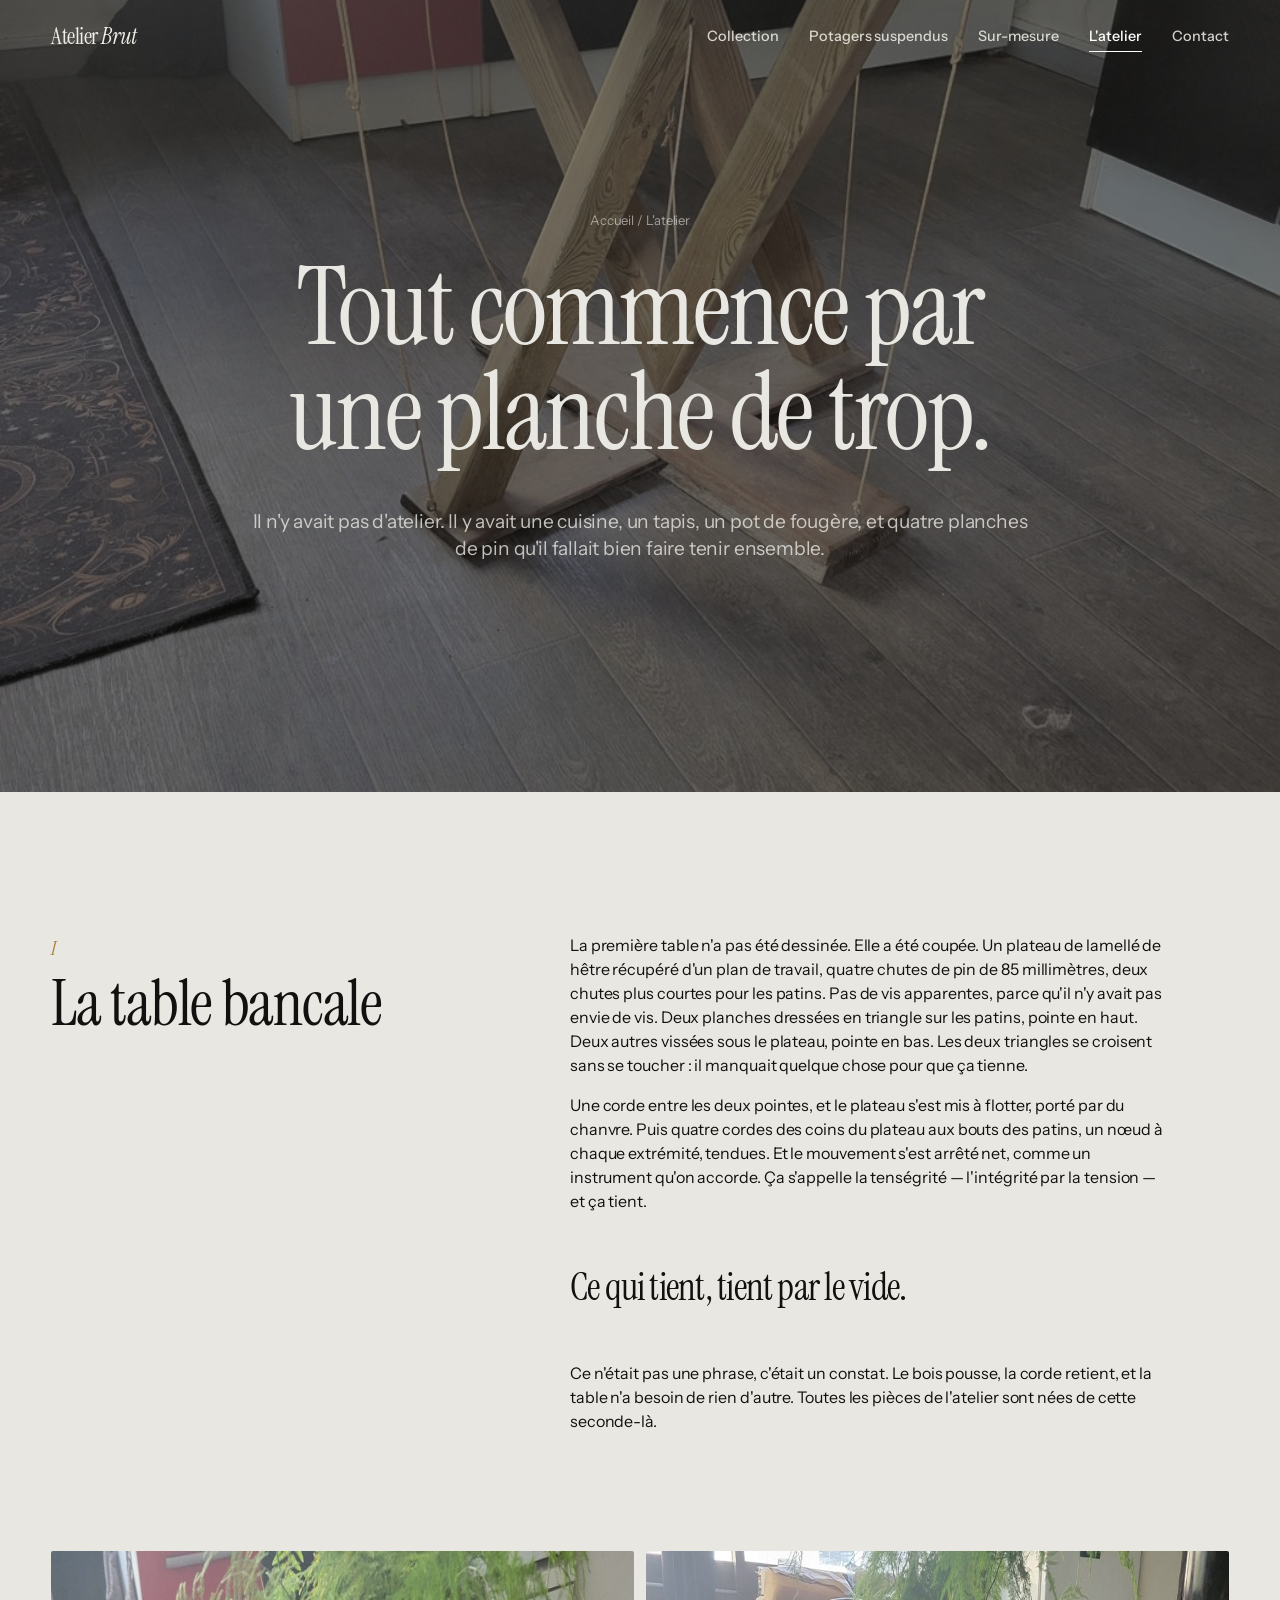
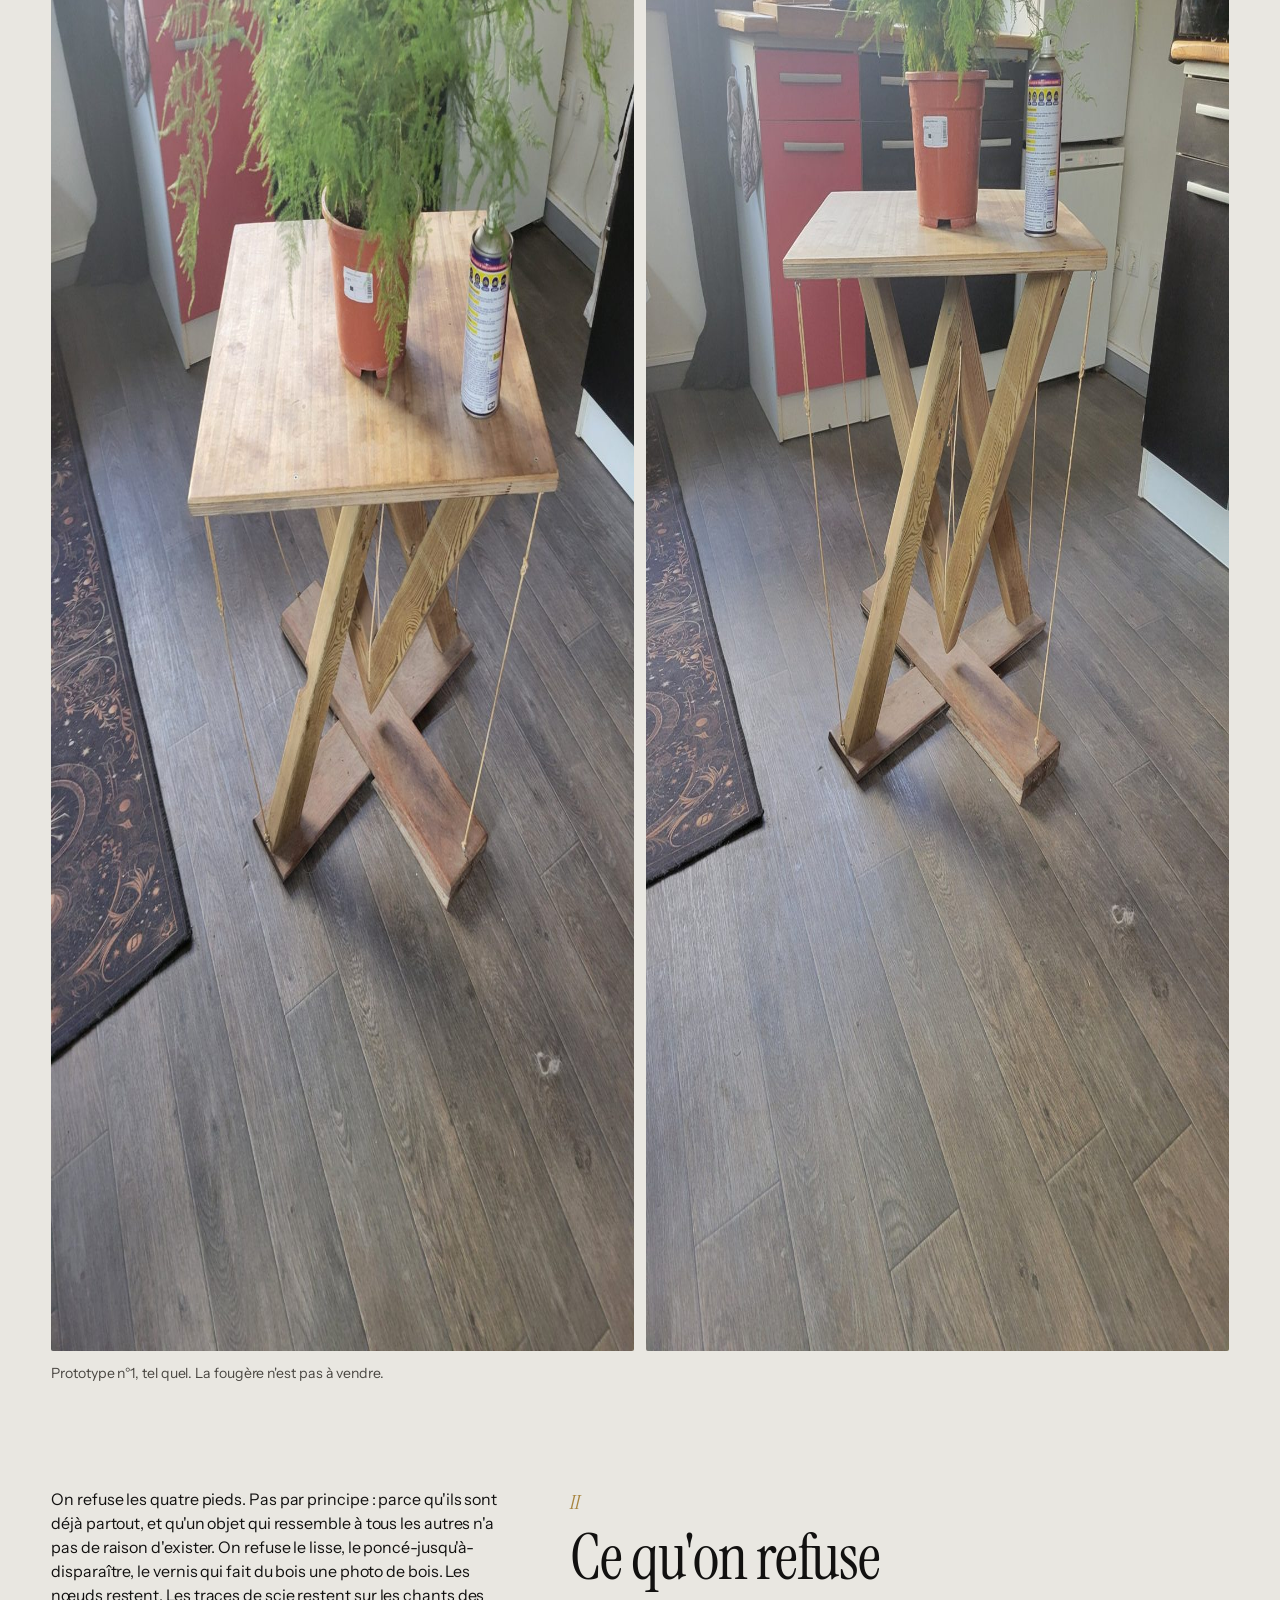
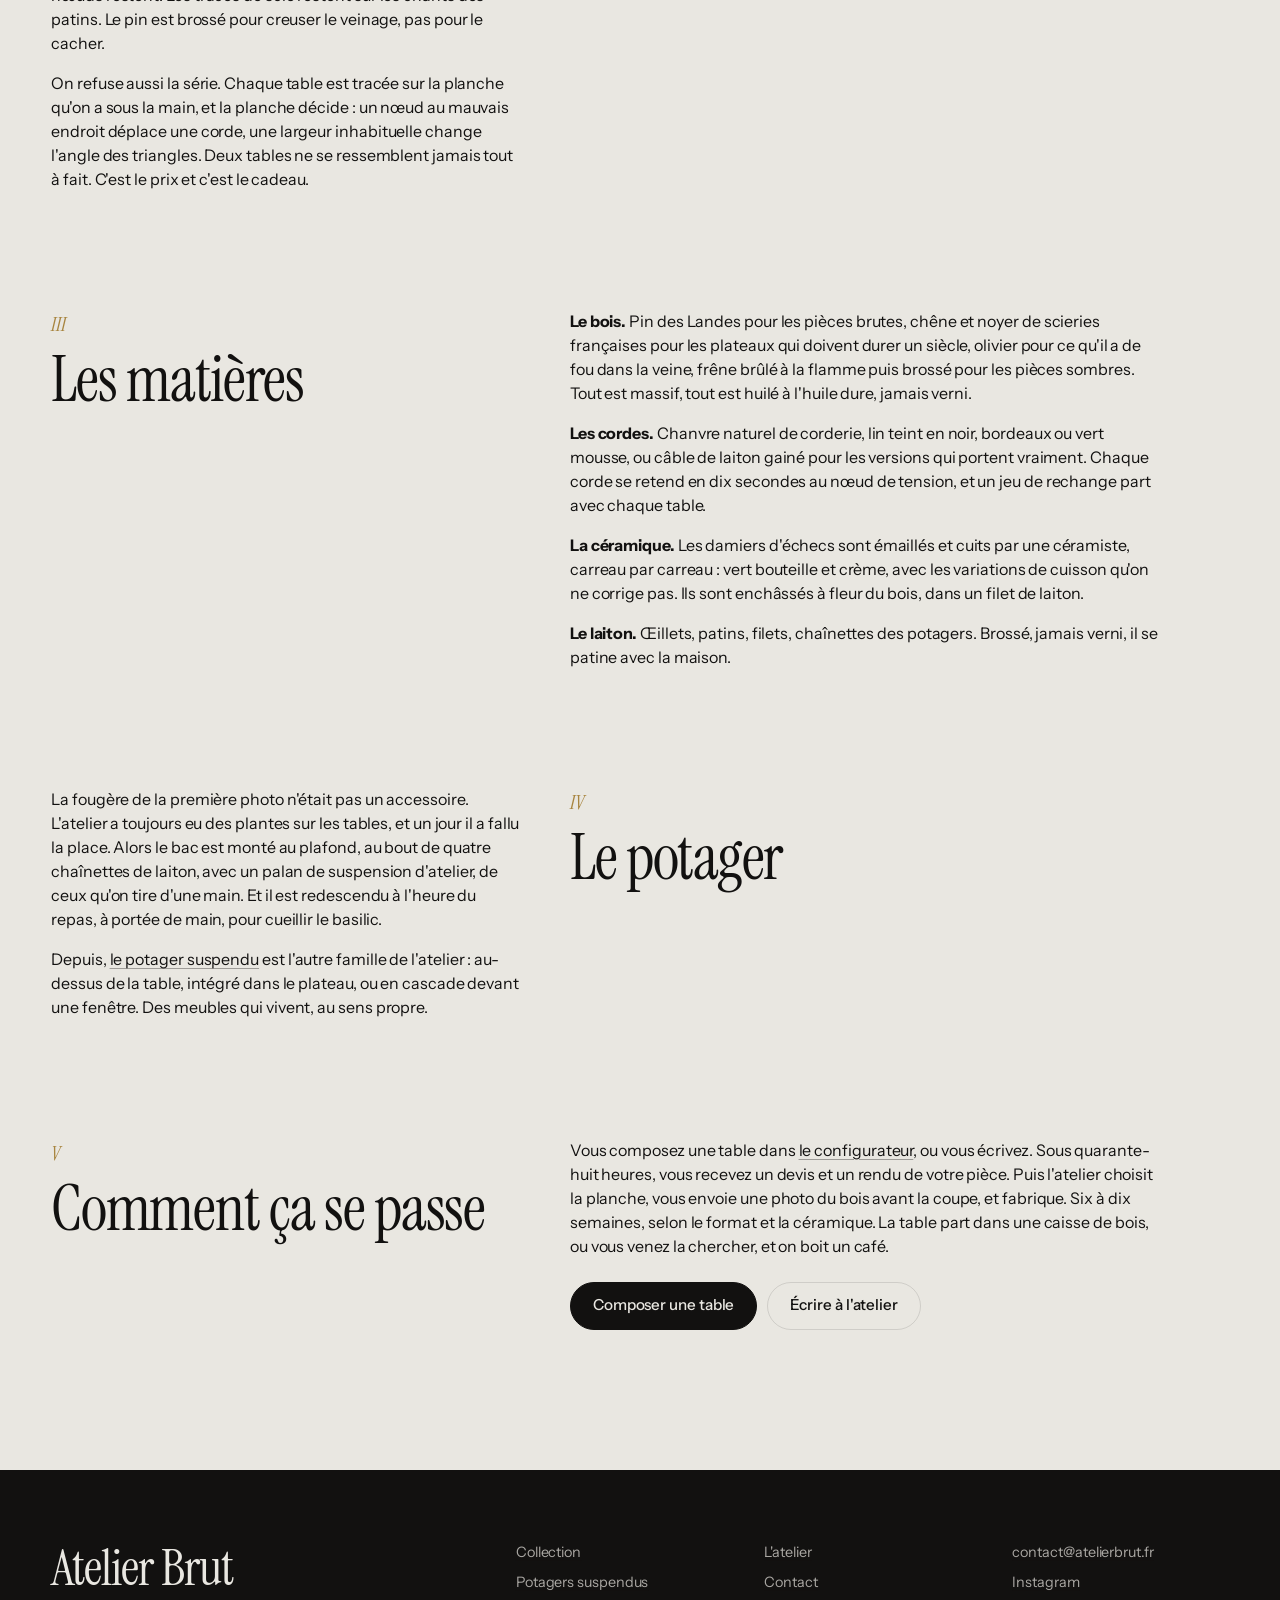
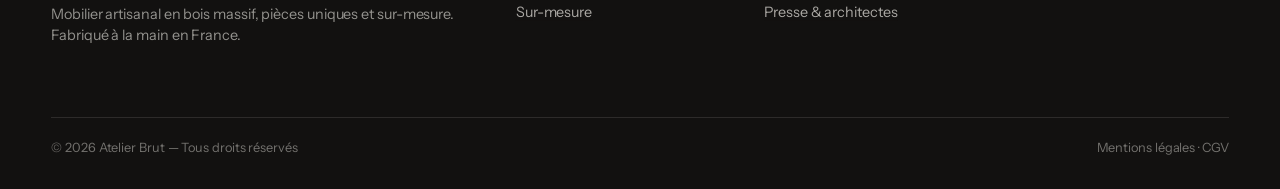
==== atelier.html @ f34c5fd7 "Site Atelier Brut : pages, configurateur, visionneuse 360°, SEO, rendus Cycles Co-Authored-By: Claud" ====
<!doctype html>
<html lang="fr">
<head>
  <meta charset="utf-8">
  <meta name="viewport" content="width=device-width, initial-scale=1">
  <title>L'atelier — Histoire, méthode et matières d'un ébéniste créateur | Atelier Brut</title>
  <meta name="description" content="L'histoire d'Atelier Brut : une table bancale, des cordes, et une façon de faire des meubles en bois massif à la main, à l'unité. Essences, cordes, céramique, finitions et principes de l'atelier.">
  <link rel="canonical" href="https://atelierbrut.fr/atelier">
  <meta property="og:type" content="article">
  <meta property="og:locale" content="fr_FR">
  <meta property="og:title" content="Tout commence par une planche de trop — L'atelier">
  <meta property="og:description" content="L'histoire d'Atelier Brut, de la première table bancale aux pièces d'aujourd'hui.">
  <meta property="og:url" content="https://atelierbrut.fr/atelier">
  <meta property="og:image" content="https://atelierbrut.fr/img/atelier/prototype-01-table-w-face.jpg">
  <meta name="theme-color" content="#e9e7e1">
  <link rel="icon" href="favicon.svg" type="image/svg+xml">
  <link rel="preconnect" href="https://fonts.googleapis.com">
  <link rel="preconnect" href="https://fonts.gstatic.com" crossorigin>
  <link href="https://fonts.googleapis.com/css2?family=Instrument+Serif:ital@0;1&family=Instrument+Sans:wght@400;500;600&display=swap" rel="stylesheet">
  <link rel="stylesheet" href="css/style.css">
  <script type="application/ld+json">
  { "@context": "https://schema.org", "@graph": [
    { "@type": "BreadcrumbList", "itemListElement": [
      { "@type": "ListItem", "position": 1, "name": "Accueil", "item": "https://atelierbrut.fr/" },
      { "@type": "ListItem", "position": 2, "name": "L'atelier", "item": "https://atelierbrut.fr/atelier" } ] },
    { "@type": "Article", "headline": "Tout commence par une planche de trop", "inLanguage": "fr-FR", "author": { "@type": "Organization", "name": "Atelier Brut" }, "publisher": { "@id": "https://atelierbrut.fr/#org" }, "image": "https://atelierbrut.fr/img/atelier/prototype-01-table-w-face.jpg", "datePublished": "2026-10-15" }
  ] }
  </script>
</head>
<body>

<header class="hdr on-dark">
  <a class="logo" href="/">Atelier <b>Brut</b></a>
  <button class="burger" aria-label="Menu" aria-expanded="false">Menu</button>
  <nav>
    <a href="/collection">Collection</a>
    <a href="/potagers">Potagers suspendus</a>
    <a href="/configurateur">Sur-mesure</a>
    <a href="/atelier">L'atelier</a>
    <a href="/contact">Contact</a>
  </nav>
</header>

<main>
  <section class="band" style="min-height:88svh">
    <img src="img/atelier/prototype-01-table-w-face.jpg" alt="Le prototype n°1, en pin, dans la cuisine qui a servi de premier atelier" style="opacity:.5;filter:saturate(.65)">
    <div class="in">
      <nav class="breadcrumb" aria-label="Fil d'Ariane"><a href="/">Accueil</a> / L'atelier</nav>
      <h1>Tout commence par une planche de trop.</h1>
      <p class="lede" style="margin-inline:auto">Il n'y avait pas d'atelier. Il y avait une cuisine, un tapis, un pot de fougère, et quatre planches de pin qu'il fallait bien faire tenir ensemble.</p>
    </div>
  </section>

  <section class="sec">
    <div class="wrap story">

      <div class="chap">
        <div><span class="chapnum">I</span><h2>La table bancale</h2></div>
        <div>
          <p>La première table n'a pas été dessinée. Elle a été coupée. Un plateau de lamellé de hêtre récupéré d'un plan de travail, quatre chutes de pin de 85 millimètres, deux chutes plus courtes pour les patins. Pas de vis apparentes, parce qu'il n'y avait pas envie de vis. Deux planches dressées en triangle sur les patins, pointe en haut. Deux autres vissées sous le plateau, pointe en bas. Les deux triangles se croisent sans se toucher : il manquait quelque chose pour que ça tienne.</p>
          <p>Une corde entre les deux pointes, et le plateau s'est mis à flotter, porté par du chanvre. Puis quatre cordes des coins du plateau aux bouts des patins, un nœud à chaque extrémité, tendues. Et le mouvement s'est arrêté net, comme un instrument qu'on accorde. Ça s'appelle la tenségrité — l'intégrité par la tension — et ça tient.</p>
          <blockquote>Ce qui tient, tient par le vide.</blockquote>
          <p>Ce n'était pas une phrase, c'était un constat. Le bois pousse, la corde retient, et la table n'a besoin de rien d'autre. Toutes les pièces de l'atelier sont nées de cette seconde-là.</p>
        </div>
      </div>

      <figure style="margin:0;display:grid;gap:12px;grid-template-columns:1fr 1fr">
        <img src="img/atelier/prototype-01-table-w-dessus.jpg" alt="Le prototype n°1 vu de dessus : plateau en lamellé, triangles croisés et cordes de chanvre" loading="lazy" width="1050" height="1400" style="border-radius:2px">
        <img src="img/atelier/prototype-01-table-w-face.jpg" alt="Le prototype n°1 vu de face : le W, les deux patins croisés et les cinq cordes tendues" loading="lazy" width="1050" height="1400" style="border-radius:2px">
        <figcaption class="muted" style="grid-column:1/-1;font-size:.88rem">Prototype n°1, tel quel. La fougère n'est pas à vendre.</figcaption>
      </figure>

      <div class="chap flip">
        <div><span class="chapnum">II</span><h2>Ce qu'on refuse</h2></div>
        <div>
          <p>On refuse les quatre pieds. Pas par principe : parce qu'ils sont déjà partout, et qu'un objet qui ressemble à tous les autres n'a pas de raison d'exister. On refuse le lisse, le poncé-jusqu'à-disparaître, le vernis qui fait du bois une photo de bois. Les nœuds restent. Les traces de scie restent sur les chants des patins. Le pin est brossé pour creuser le veinage, pas pour le cacher.</p>
          <p>On refuse aussi la série. Chaque table est tracée sur la planche qu'on a sous la main, et la planche décide : un nœud au mauvais endroit déplace une corde, une largeur inhabituelle change l'angle des triangles. Deux tables ne se ressemblent jamais tout à fait. C'est le prix et c'est le cadeau.</p>
        </div>
      </div>

      <div class="chap">
        <div><span class="chapnum">III</span><h2>Les matières</h2></div>
        <div>
          <p><strong>Le bois.</strong> Pin des Landes pour les pièces brutes, chêne et noyer de scieries françaises pour les plateaux qui doivent durer un siècle, olivier pour ce qu'il a de fou dans la veine, frêne brûlé à la flamme puis brossé pour les pièces sombres. Tout est massif, tout est huilé à l'huile dure, jamais verni.</p>
          <p><strong>Les cordes.</strong> Chanvre naturel de corderie, lin teint en noir, bordeaux ou vert mousse, ou câble de laiton gainé pour les versions qui portent vraiment. Chaque corde se retend en dix secondes au nœud de tension, et un jeu de rechange part avec chaque table.</p>
          <p><strong>La céramique.</strong> Les damiers d'échecs sont émaillés et cuits par une céramiste, carreau par carreau : vert bouteille et crème, avec les variations de cuisson qu'on ne corrige pas. Ils sont enchâssés à fleur du bois, dans un filet de laiton.</p>
          <p><strong>Le laiton.</strong> Œillets, patins, filets, chaînettes des potagers. Brossé, jamais verni, il se patine avec la maison.</p>
        </div>
      </div>

      <div class="chap flip">
        <div><span class="chapnum">IV</span><h2>Le potager</h2></div>
        <div>
          <p>La fougère de la première photo n'était pas un accessoire. L'atelier a toujours eu des plantes sur les tables, et un jour il a fallu la place. Alors le bac est monté au plafond, au bout de quatre chaînettes de laiton, avec un palan de suspension d'atelier, de ceux qu'on tire d'une main. Et il est redescendu à l'heure du repas, à portée de main, pour cueillir le basilic.</p>
          <p>Depuis, <a href="/potagers">le potager suspendu</a> est l'autre famille de l'atelier : au-dessus de la table, intégré dans le plateau, ou en cascade devant une fenêtre. Des meubles qui vivent, au sens propre.</p>
        </div>
      </div>

      <div class="chap">
        <div><span class="chapnum">V</span><h2>Comment ça se passe</h2></div>
        <div>
          <p>Vous composez une table dans <a href="/configurateur">le configurateur</a>, ou vous écrivez. Sous quarante-huit heures, vous recevez un devis et un rendu de votre pièce. Puis l'atelier choisit la planche, vous envoie une photo du bois avant la coupe, et fabrique. Six à dix semaines, selon le format et la céramique. La table part dans une caisse de bois, ou vous venez la chercher, et on boit un café.</p>
          <div class="btn-row" style="margin-top:24px">
            <a class="btn solid" href="/configurateur">Composer une table</a>
            <a class="btn ghost" href="/contact">Écrire à l'atelier</a>
          </div>
        </div>
      </div>

    </div>
  </section>
</main>

<footer class="ftr">
  <div class="wrap">
    <div class="cols">
      <div><a class="logo" href="/">Atelier Brut</a><p>Mobilier artisanal en bois massif, pièces uniques et sur-mesure. Fabriqué à la main en France.</p></div>
      <div><ul><li><a href="/collection">Collection</a></li><li><a href="/potagers">Potagers suspendus</a></li><li><a href="/configurateur">Sur-mesure</a></li></ul></div>
      <div><ul><li><a href="/atelier">L'atelier</a></li><li><a href="/contact">Contact</a></li><li><a href="/contact#presse">Presse &amp; architectes</a></li></ul></div>
      <div><ul><li><a href="mailto:contact@atelierbrut.fr">contact@atelierbrut.fr</a></li><li><a href="https://www.instagram.com/" rel="noopener">Instagram</a></li></ul></div>
    </div>
    <div class="legal"><span>© 2026 Atelier Brut — Tous droits réservés</span><span><a href="/mentions-legales">Mentions légales</a> · <a href="/mentions-legales#cgv">CGV</a></span></div>
  </div>
</footer>

<script src="js/site.js" defer></script>
</body>
</html>
---- css/style.css ----
/* ATELIER BRUT — feuille de style
   Pierre, encre, laiton. Une serif pour les titres, une grotesque pour le reste. */

:root {
  --stone: #e9e7e1;
  --stone-2: #dedbd4;
  --stone-3: #cfcbc2;
  --ink: #121110;
  --ink-2: #4a4742;
  --ink-3: #8a857c;
  --brass: #a8853f;
  --brass-2: #c9a45a;
  --line: rgba(18, 17, 16, .12);

  --serif: "Instrument Serif", "Iowan Old Style", Georgia, serif;
  --sans: "Instrument Sans", system-ui, -apple-system, "Segoe UI", sans-serif;

  --gutter: clamp(20px, 4vw, 72px);
  --maxw: 1600px;
  --measure: 60ch;

  --ease-out: cubic-bezier(.23, 1, .32, 1);
  --ease-in-out: cubic-bezier(.77, 0, .175, 1);
}

*, *::before, *::after { box-sizing: border-box; }
html { -webkit-text-size-adjust: 100%; scroll-behavior: smooth; }
@media (prefers-reduced-motion: reduce) { html { scroll-behavior: auto; } }

body {
  margin: 0; background: var(--stone); color: var(--ink);
  font-family: var(--sans); font-size: 16px; line-height: 1.5; font-weight: 400;
  -webkit-font-smoothing: antialiased; overflow-x: hidden;
  letter-spacing: -.005em;
}

h1, h2, h3 { font-family: var(--serif); font-weight: 400; line-height: .98; letter-spacing: -.02em; margin: 0 0 .4em; text-wrap: balance; }
h1 { font-size: clamp(3rem, 8.4vw, 8.8rem); }
h2 { font-size: clamp(2.2rem, 5vw, 5rem); }
h3 { font-size: clamp(1.5rem, 2.2vw, 2rem); letter-spacing: -.01em; }
h4 { font-family: var(--sans); font-weight: 500; font-size: 1rem; margin: 0 0 .4em; }
p { margin: 0 0 1em; max-width: var(--measure); }
a { color: inherit; text-decoration: none; }
p a, li a { text-decoration: underline; text-decoration-thickness: 1px; text-underline-offset: .18em; text-decoration-color: rgba(18,17,16,.35); transition: text-decoration-color 160ms var(--ease-out); }
p a:hover, li a:hover { text-decoration-color: var(--ink); }
:focus-visible { outline: 2px solid var(--brass); outline-offset: 3px; border-radius: 2px; }
img { max-width: 100%; display: block; }
button { font: inherit; cursor: pointer; color: inherit; }
s { text-decoration-thickness: 1px; }
.lede { font-size: clamp(1.1rem, 1.5vw, 1.45rem); line-height: 1.4; letter-spacing: -.01em; }
.muted { color: var(--ink-2); }
.small { font-size: .875rem; color: var(--ink-3); }
.ital { font-family: var(--serif); font-style: italic; }
.sr { position: absolute; width: 1px; height: 1px; overflow: hidden; clip: rect(0 0 0 0); white-space: nowrap; }

.wrap { width: min(100% - 2 * var(--gutter), var(--maxw)); margin-inline: auto; }
.sec { padding-block: clamp(80px, 11vw, 190px); }
.sec.tight { padding-block: clamp(40px, 6vw, 96px); }

/* ---------- En-tête ---------- */
.hdr {
  position: fixed; inset: 0 0 auto 0; z-index: 50;
  display: flex; align-items: center; justify-content: space-between;
  padding: 22px var(--gutter);
  font-size: .9rem; font-weight: 500;
}
.hdr::before {
  content: ""; position: absolute; inset: 0; background: color-mix(in srgb, var(--stone) 72%, transparent);
  backdrop-filter: blur(14px); -webkit-backdrop-filter: blur(14px);
  opacity: 0; transition: opacity 200ms var(--ease-out); pointer-events: none;
  mask-image: linear-gradient(#000 70%, transparent);
}
.hdr.scrolled::before { opacity: 1; }
.hdr > * { position: relative; }
.hdr .logo { font-family: var(--serif); font-size: 1.45rem; letter-spacing: -.02em; line-height: 1; }
.hdr .logo b { font-weight: 400; font-style: italic; }
.hdr nav { display: flex; gap: clamp(16px, 2.4vw, 36px); }
.hdr nav a { position: relative; padding: 4px 0; color: var(--ink-2); transition: color 160ms var(--ease-out); }
.hdr nav a::after { content: ""; position: absolute; left: 0; right: 0; bottom: 0; height: 1px; background: var(--ink); transform: scaleX(0); transform-origin: left; transition: transform 220ms var(--ease-out); }
.hdr nav a:hover, .hdr nav a[aria-current="page"] { color: var(--ink); }
.hdr nav a[aria-current="page"]::after, .hdr nav a:hover::after { transform: scaleX(1); }
.hdr .burger { display: none; background: none; border: 0; padding: 6px 0; font-weight: 500; }
.hdr.on-dark:not(.scrolled):not(.open) { color: #f1eee8; }
.hdr.on-dark:not(.scrolled):not(.open) nav a { color: rgba(241,238,232,.85); }
.hdr.on-dark:not(.scrolled):not(.open) nav a:hover, .hdr.on-dark:not(.scrolled):not(.open) nav a[aria-current="page"] { color: #fff; }
.hdr.on-dark:not(.scrolled):not(.open) nav a::after { background: #fff; }
@media (max-width: 800px) {
  .hdr nav { display: none; position: fixed; inset: 0; background: var(--stone); flex-direction: column; justify-content: center; padding: 0 var(--gutter); gap: 8px; }
  .hdr nav a { font-family: var(--serif); font-size: clamp(2.4rem, 11vw, 3.6rem); letter-spacing: -.02em; color: var(--ink); padding: 6px 0; }
  .hdr nav a::after { display: none; }
  .hdr.open nav { display: flex; }
  .hdr.open { color: var(--ink); }
  .hdr .burger { display: block; z-index: 2; }
}

/* ---------- Boutons ---------- */
.btn {
  display: inline-flex; align-items: center; gap: 10px; height: 48px; padding: 0 22px;
  border-radius: 999px; border: 1px solid var(--ink); background: transparent; color: var(--ink);
  font-size: .95rem; font-weight: 500; white-space: nowrap;
  transition: transform 160ms var(--ease-out), background-color 160ms var(--ease-out), color 160ms var(--ease-out), border-color 160ms var(--ease-out);
}
.btn.solid { background: var(--ink); color: var(--stone); }
.btn.ghost { border-color: var(--line); }
@media (hover: hover) and (pointer: fine) {
  .btn:hover { background: var(--ink); color: var(--stone); border-color: var(--ink); }
  .btn.solid:hover { background: #2a2825; }
}
.btn:active { transform: scale(.97); }
.btn-row { display: flex; flex-wrap: wrap; gap: 10px; }

/* ---------- Héro ---------- */
.hero { position: relative; min-height: 100svh; display: grid; align-items: end; overflow: hidden; background: #a99f93; }
.hero .veil { position: absolute; inset: 0; pointer-events: none; background: linear-gradient(180deg, rgba(18,17,16,.22), rgba(18,17,16,0) 28%, rgba(18,17,16,0) 58%, rgba(18,17,16,.6)); }
.hero .inner { position: relative; z-index: 2; padding-bottom: clamp(32px, 5vw, 64px); padding-top: 120px; display: grid; gap: 20px 48px; grid-template-columns: 1fr; align-items: end; color: #f1eee8; }
@media (min-width: 900px) { .hero .inner { grid-template-columns: 1.5fr 1fr; } }
.hero h1 { margin: 0; max-width: 11ch; }
.hero .aside { max-width: 40ch; }
.hero .aside p { color: rgba(241,238,232,.86); margin-bottom: 1.4em; }
.hero .aside .btn { border-color: rgba(241,238,232,.7); color: #f1eee8; }
.hero .aside .btn.solid { background: #f1eee8; color: var(--ink); border-color: #f1eee8; }
@media (hover: hover) and (pointer: fine) { .hero .aside .btn:hover { background: #f1eee8; color: var(--ink); } .hero .aside .btn.solid:hover { background: #fff; } }
.hero .spinmeta { position: absolute; left: var(--gutter); top: 50%; transform: translateY(-50%); z-index: 2; pointer-events: none; display: grid; gap: 8px; font-size: .78rem; color: rgba(18,17,16,.62); }
.hero .spinmeta b { display: block; width: 120px; height: 1px; background: rgba(18,17,16,.3); position: relative; }
.hero .spinmeta b::after { content: ""; position: absolute; top: -3px; left: calc(var(--p, 0) * 100%); width: 7px; height: 7px; margin-left: -3px; border-radius: 50%; background: var(--ink); }
.hero .hint { position: absolute; right: var(--gutter); top: 50%; transform: translateY(-50%); writing-mode: vertical-rl; font-size: .78rem; color: rgba(18,17,16,.6); letter-spacing: .04em; z-index: 2; pointer-events: none; }
@media (max-width: 900px) { .hero .spinmeta, .hero .hint { display: none; } }

/* ---------- Visionneuse 360° ---------- */
.spin { position: relative; overflow: hidden; cursor: grab; user-select: none; -webkit-user-select: none; touch-action: pan-y; background: var(--stone-2); }
.spin img { width: 100%; height: 100%; object-fit: cover; display: block; pointer-events: none; opacity: 0; transition: opacity 600ms var(--ease-out); }
.spin.ready img { opacity: 1; }
.spin.grabbing { cursor: grabbing; }
.spin-bar { position: absolute; left: 50%; bottom: 18px; transform: translateX(-50%); width: 120px; height: 1px; background: rgba(18,17,16,.2); }
.spin-bar::after { content: ""; position: absolute; top: -3px; left: calc(var(--p, 0) * 100%); width: 7px; height: 7px; margin-left: -3px; border-radius: 50%; background: var(--ink); }
.spin-hint { position: absolute; left: 50%; bottom: 32px; transform: translateX(-50%); font-size: .8rem; color: var(--ink-2); white-space: nowrap; transition: opacity 200ms var(--ease-out); pointer-events: none; }
.spin-hint.off { opacity: 0; }
.hero-spin { position: absolute; inset: 0; }
.hero-spin img { object-fit: cover; object-position: center 58%; }
.hero-spin .spin-bar, .hero-spin .spin-hint { display: none; }
.piece-spin { aspect-ratio: 4 / 5; }

/* ---------- Bandeau de spécifications ---------- */
.specs { display: grid; grid-template-columns: repeat(auto-fit, minmax(180px, 1fr)); gap: 24px; border-top: 1px solid var(--line); padding-top: 22px; font-size: .9rem; color: var(--ink-2); }
.specs b { display: block; color: var(--ink); font-weight: 500; margin-bottom: 2px; }

/* ---------- Manifeste ---------- */
.manifeste { display: grid; gap: clamp(28px, 5vw, 96px); grid-template-columns: 1fr; }
@media (min-width: 900px) { .manifeste { grid-template-columns: 6fr 6fr; } }
.manifeste h2 { max-width: 12ch; position: sticky; top: 120px; }
.manifeste .cols p { font-size: clamp(1.05rem, 1.35vw, 1.3rem); line-height: 1.5; max-width: 52ch; }
.manifeste .cols p + p { margin-top: 1.2em; }

/* ---------- Grille collection ---------- */
.grid { display: grid; gap: clamp(28px, 4vw, 56px) 24px; grid-template-columns: repeat(12, 1fr); }
.piece { grid-column: span 4; position: relative; display: grid; gap: 14px; align-content: start; }
.piece.wide { grid-column: span 8; }
@media (max-width: 1000px) { .piece { grid-column: span 6; } .piece.wide { grid-column: span 12; } }
@media (max-width: 600px) { .piece, .piece.wide { grid-column: span 12; } }
.piece .vis { aspect-ratio: 4 / 5; background: var(--stone-2); overflow: hidden; position: relative; }
.piece.wide .vis { aspect-ratio: 16 / 10; }
@media (max-width: 600px) { .piece.wide .vis { aspect-ratio: 4 / 5; } }
.piece .vis img { width: 100%; height: 100%; object-fit: cover; display: block; transition: transform 700ms var(--ease-out); }
@media (hover: hover) and (pointer: fine) { .piece:hover .vis img { transform: scale(1.025); } }
.piece .tag { position: absolute; top: 14px; left: 14px; font-size: .75rem; font-weight: 500; padding: 6px 10px; border-radius: 999px; background: rgba(233,231,225,.9); color: var(--ink-2); backdrop-filter: blur(6px); }
.piece .tag.sold { color: var(--ink); }
.piece .tag.sold::before { content: ""; display: inline-block; width: 6px; height: 6px; border-radius: 50%; background: var(--brass); margin-right: 7px; vertical-align: 1px; }
.piece h3 { margin: 0; }
.piece .meta { display: flex; justify-content: space-between; gap: 16px; color: var(--ink-2); font-size: .9rem; }
.piece .meta s { color: var(--ink-3); }
.piece p.muted { font-size: .95rem; max-width: 48ch; }

.sec-head { display: grid; grid-template-columns: 1fr; gap: 16px 48px; align-items: end; margin-bottom: clamp(28px, 4vw, 64px); }
@media (min-width: 900px) { .sec-head { grid-template-columns: 7fr 5fr; } }
.sec-head h2 { margin: 0; max-width: 14ch; }
.sec-head p { margin: 0; max-width: 42ch; color: var(--ink-2); }

/* ---------- Bloc image + texte (potagers) ---------- */
.feature { display: grid; grid-template-columns: 1fr; background: var(--stone-2); overflow: hidden; }
@media (min-width: 960px) { .feature { grid-template-columns: 7fr 5fr; min-height: 640px; } }
.feature .vis { position: relative; min-height: 380px; }
.feature .vis img { position: absolute; inset: 0; width: 100%; height: 100%; object-fit: cover; }
.feature .txt { padding: clamp(28px, 4vw, 64px); display: flex; flex-direction: column; justify-content: center; }
.feature .txt h2 { max-width: 12ch; }
.feature .txt ul { padding: 0; margin: 0 0 28px; list-style: none; display: grid; gap: 10px; }
.feature .txt li { padding-left: 22px; position: relative; color: var(--ink-2); }
.feature .txt li::before { content: ""; position: absolute; left: 0; top: .72em; width: 10px; height: 1px; background: var(--ink); }

/* ---------- Atelier ---------- */
.story { display: grid; gap: clamp(48px, 8vw, 140px); }
.chap { display: grid; gap: 20px 48px; grid-template-columns: 1fr; align-items: start; }
@media (min-width: 900px) { .chap { grid-template-columns: 5fr 7fr; } .chap.flip > :first-child { order: 2; } }
.chap h2 { margin: 0; }
.chap .chapnum { font-family: var(--serif); font-style: italic; color: var(--brass); font-size: 1.25rem; display: block; margin-bottom: 10px; }
.chap p { font-size: clamp(1rem, 1.25vw, 1.2rem); max-width: 54ch; }
.chap blockquote { margin: 1.4em 0; padding: 0; font-family: var(--serif); font-size: clamp(1.8rem, 3vw, 2.8rem); line-height: 1.05; letter-spacing: -.02em; max-width: 24ch; }
.band { position: relative; min-height: 72vh; display: grid; place-items: center; text-align: center; overflow: hidden; background: var(--ink); color: var(--stone); }
.band img { position: absolute; inset: 0; width: 100%; height: 100%; object-fit: cover; }
.band .in { position: relative; z-index: 2; padding: 64px var(--gutter); }
.band h2 { max-width: 16ch; margin-inline: auto; }
.band .lede { margin-inline: auto; color: rgba(233,231,225,.8); }
.band .btn { border-color: rgba(233,231,225,.6); color: var(--stone); }
@media (hover: hover) and (pointer: fine) { .band .btn:hover { background: var(--stone); color: var(--ink); border-color: var(--stone); } }
.band .breadcrumb { color: rgba(233,231,225,.6); }

/* ---------- Configurateur ---------- */
.conf { display: grid; grid-template-columns: 1fr; min-height: 100svh; }
@media (min-width: 1000px) { .conf { grid-template-columns: 1fr 440px; } }
.conf .stage { position: relative; min-height: 62svh; background: #a89f93; }
.conf .stage #preview { position: absolute; inset: 0; width: 100%; height: 100%; object-fit: contain; object-position: center 70%; transition: opacity 240ms var(--ease-out); }
.conf .stage .title { position: absolute; top: 100px; left: var(--gutter); max-width: 24ch; z-index: 2; color: var(--ink); pointer-events: none; }
.conf .stage .title h1 { font-size: clamp(2.2rem, 4vw, 3.8rem); margin: 0 0 .2em; }
.conf .stage .title p { color: var(--ink-2); font-size: .9rem; }
.panel { padding: 100px clamp(20px, 3vw, 40px) 48px; background: var(--stone); border-left: 1px solid var(--line); }
@media (min-width: 1000px) { .panel { height: 100svh; position: sticky; top: 0; overflow-y: auto; } }
@media (max-width: 999px) { .panel { padding-top: 36px; border-left: 0; border-top: 1px solid var(--line); } }
.panel h2 { font-size: 1.9rem; margin-bottom: 24px; }
.ctl { margin-bottom: 26px; }
.ctl > label, .ctl > .lbl { display: block; font-size: .8rem; color: var(--ink-3); margin-bottom: 10px; font-weight: 500; }
.swatches { display: flex; flex-wrap: wrap; gap: 8px; }
.sw { display: inline-flex; align-items: center; gap: 8px; height: 38px; padding: 0 14px 0 7px; border-radius: 999px; border: 1px solid var(--line); background: transparent; font-size: .9rem; transition: border-color 160ms var(--ease-out), background-color 160ms var(--ease-out), transform 160ms var(--ease-out); }
.sw i { width: 22px; height: 22px; border-radius: 50%; display: inline-block; background: var(--c, #888); box-shadow: inset 0 0 0 1px rgba(0,0,0,.18); }
.sw[aria-pressed="true"] { border-color: var(--ink); background: var(--stone-2); }
.sw:active { transform: scale(.97); }
@media (hover: hover) and (pointer: fine) { .sw:hover { border-color: var(--ink-3); } }
.seg { display: inline-flex; flex-wrap: wrap; border: 1px solid var(--line); border-radius: 999px; overflow: hidden; }
.seg button { border: 0; background: transparent; color: var(--ink-2); height: 38px; padding: 0 14px; font-size: .9rem; transition: background-color 160ms var(--ease-out), color 160ms var(--ease-out); }
.seg button[aria-pressed="true"] { background: var(--ink); color: var(--stone); }
.ctl input[type="text"] { width: 100%; height: 46px; padding: 0 14px; background: transparent; border: 1px solid var(--line); color: var(--ink); border-radius: 8px; font: inherit; transition: border-color 160ms var(--ease-out); }
.ctl input[type="text"]:focus { border-color: var(--ink); outline: none; }
.price { border-top: 1px solid var(--line); padding-top: 22px; margin-top: 8px; }
.price .amount { font-family: var(--serif); font-size: 2.8rem; line-height: 1; margin: 6px 0 4px; letter-spacing: -.02em; }
.price small { color: var(--ink-3); display: block; margin-bottom: 16px; font-size: .82rem; }
.summary { font-size: .88rem; color: var(--ink-2); margin-top: 16px; }
.notice { font-size: .8rem; color: var(--ink-3); }

/* ---------- FAQ ---------- */
.faq { max-width: 80ch; }
.faq details { border-top: 1px solid var(--line); }
.faq details:last-child { border-bottom: 1px solid var(--line); }
.faq summary { cursor: pointer; font-family: var(--serif); font-size: clamp(1.3rem, 2vw, 1.7rem); letter-spacing: -.01em; list-style: none; display: flex; justify-content: space-between; align-items: center; gap: 20px; padding: 20px 0; }
.faq summary::-webkit-details-marker { display: none; }
.faq summary::after { content: ""; width: 12px; height: 12px; flex: none; background: linear-gradient(var(--ink), var(--ink)) center/100% 1px no-repeat, linear-gradient(var(--ink), var(--ink)) center/1px 100% no-repeat; transition: transform 220ms var(--ease-out); }
.faq details[open] summary::after { transform: rotate(45deg); }
.faq details p { margin: 0 0 22px; color: var(--ink-2); }

/* ---------- Formulaire ---------- */
.form { display: grid; gap: 14px; max-width: 560px; }
.form input, .form textarea, .form select { width: 100%; padding: 13px 14px; background: transparent; border: 1px solid var(--line); color: var(--ink); border-radius: 8px; font: inherit; transition: border-color 160ms var(--ease-out); }
.form input:focus, .form textarea:focus, .form select:focus { border-color: var(--ink); outline: none; }
.form label { font-size: .8rem; color: var(--ink-3); font-weight: 500; }
.form label > * { margin-top: 6px; }

/* ---------- Pied ---------- */
.ftr { background: var(--ink); color: rgba(233,231,225,.7); padding: 72px 0 32px; font-size: .9rem; }
.ftr .cols { display: grid; gap: 32px; grid-template-columns: 1fr; }
@media (min-width: 760px) { .ftr .cols { grid-template-columns: 2fr 1fr 1fr 1fr; } }
.ftr .logo { font-family: var(--serif); font-size: clamp(2.4rem, 4vw, 3.6rem); color: var(--stone); margin-bottom: 10px; display: block; letter-spacing: -.02em; line-height: 1; }
.ftr p { color: rgba(233,231,225,.6); }
.ftr ul { list-style: none; padding: 0; margin: 0; display: grid; gap: 8px; }
.ftr a { transition: color 160ms var(--ease-out); }
.ftr a:hover { color: var(--stone); }
.ftr .legal { margin-top: 56px; padding-top: 20px; border-top: 1px solid rgba(233,231,225,.12); display: flex; justify-content: space-between; flex-wrap: wrap; gap: 12px; font-size: .8rem; color: rgba(233,231,225,.45); }

/* ---------- Divers ---------- */
.breadcrumb { font-size: .82rem; color: var(--ink-3); margin-bottom: 24px; }
.breadcrumb a { transition: color 160ms var(--ease-out); }
.breadcrumb a:hover { color: var(--ink); }
.page-head { padding-top: 150px; }
.page-head h1 { max-width: 14ch; }
.page-head .lede { max-width: 54ch; color: var(--ink-2); }
.stats { display: grid; grid-template-columns: repeat(auto-fit, minmax(180px, 1fr)); gap: 24px; }
.stats div { border-top: 1px solid var(--line); padding-top: 16px; }
.stats b { font-family: var(--serif); font-weight: 400; font-size: clamp(2.4rem, 4vw, 3.6rem); display: block; line-height: 1; margin-bottom: 8px; letter-spacing: -.02em; }
.stats span { color: var(--ink-2); font-size: .9rem; }

/* Apparition unique des images (clip), une seule fois */
.reveal { clip-path: inset(0 0 100% 0); transition: clip-path 900ms var(--ease-out); }
.reveal.in { clip-path: inset(0 0 0 0); }
@media (prefers-reduced-motion: reduce) { .reveal { clip-path: none; transition: none; } }
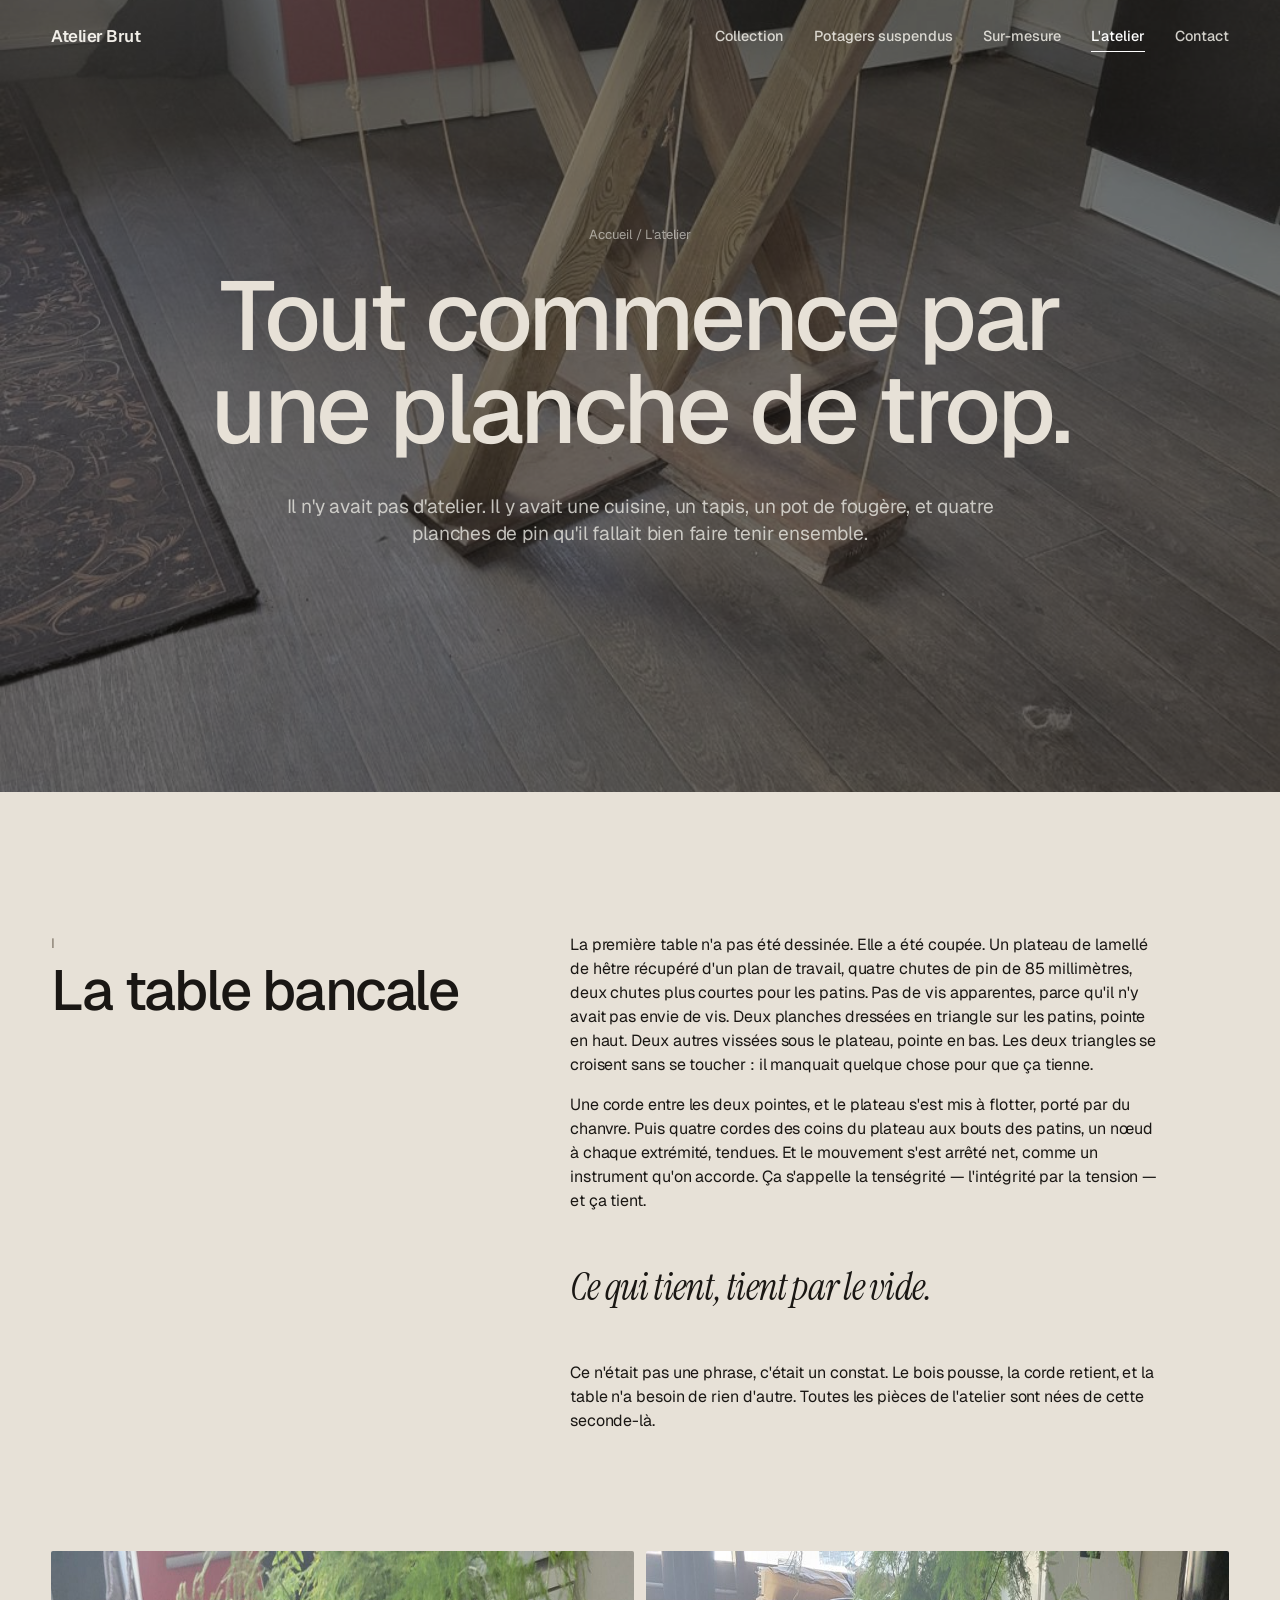
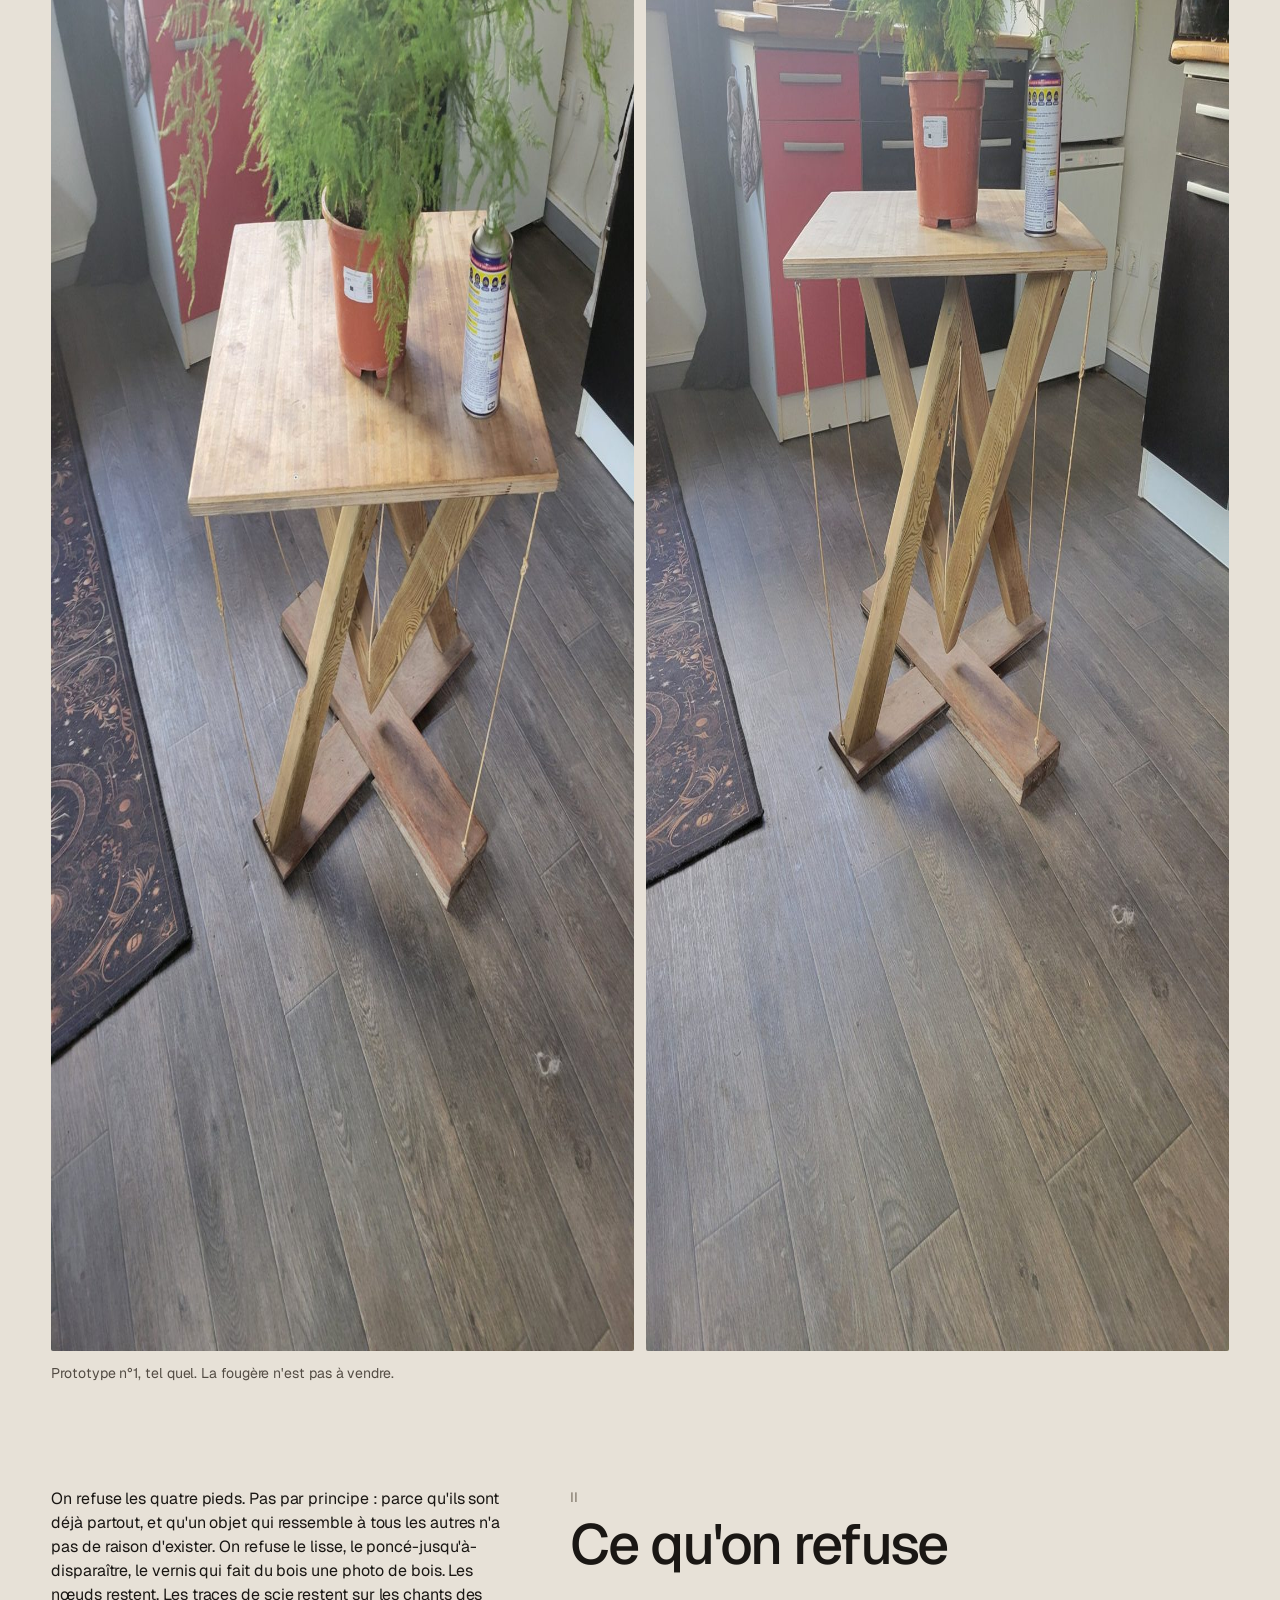
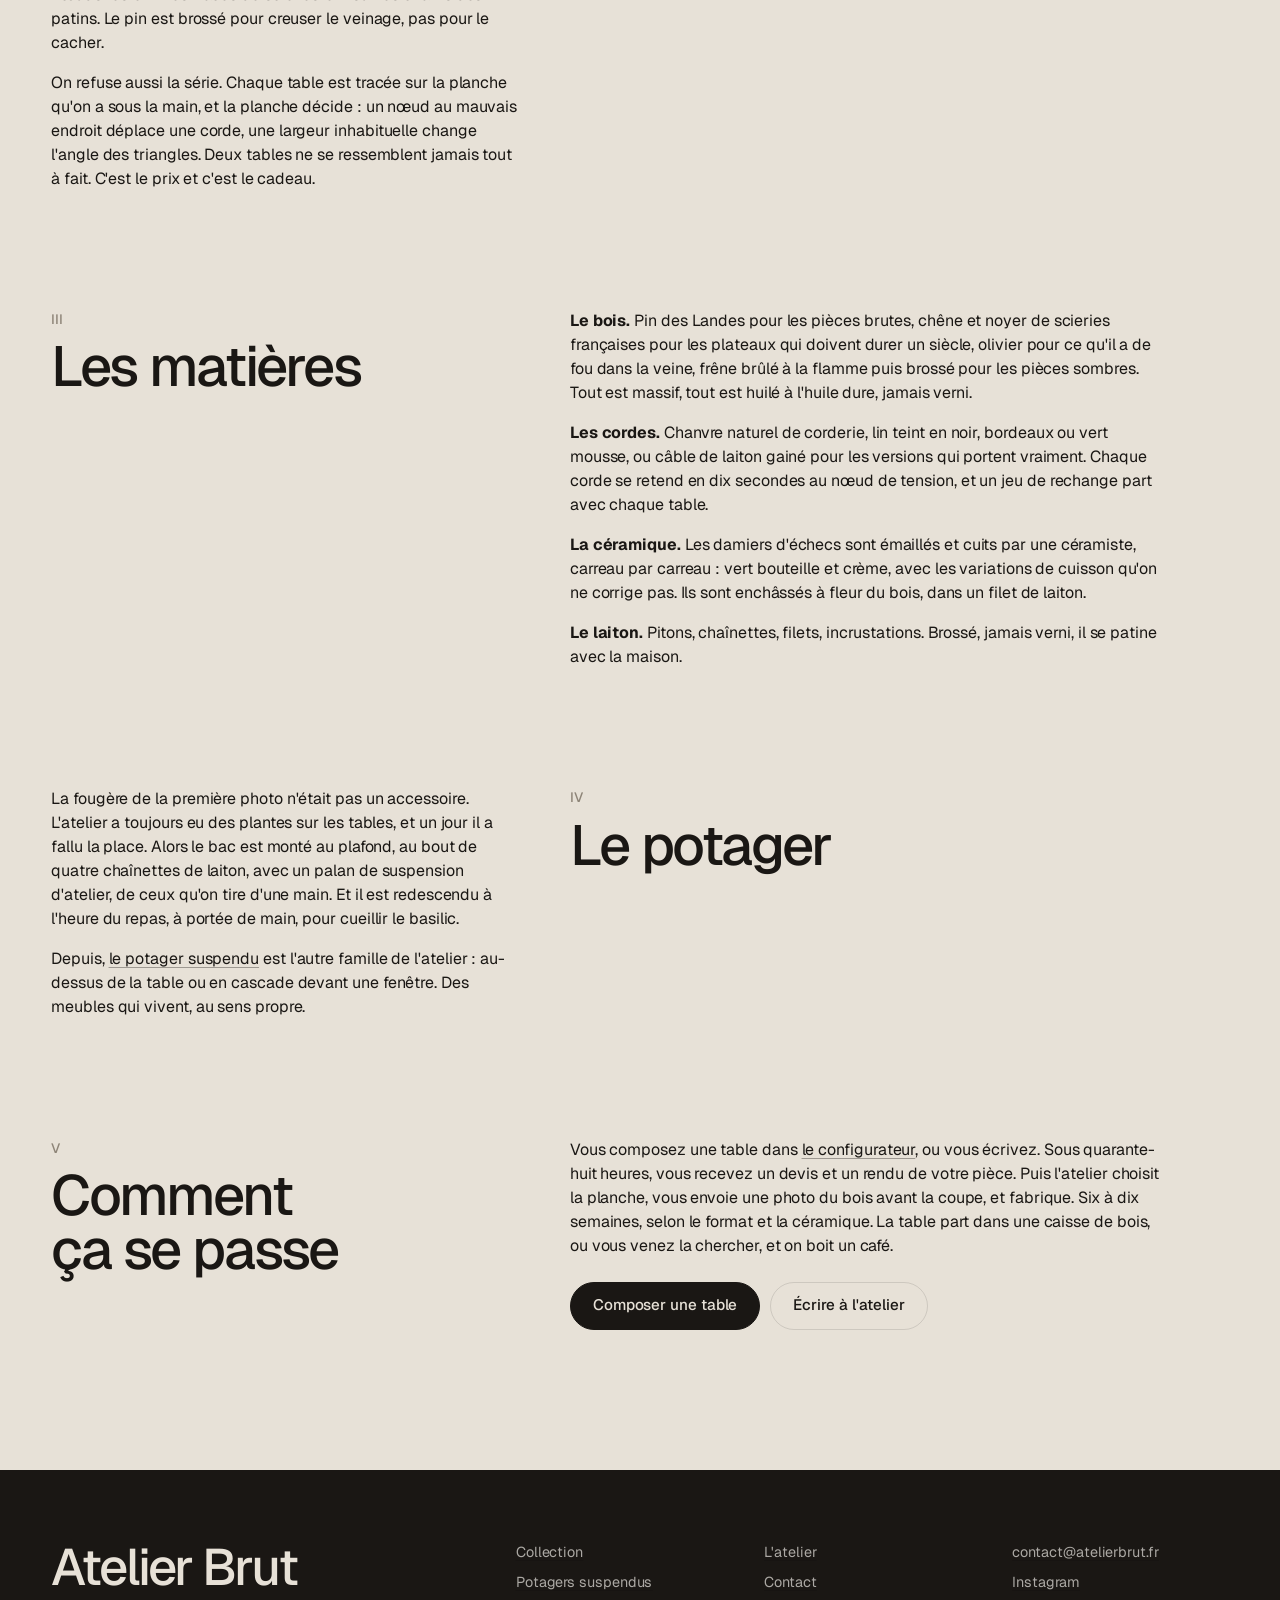
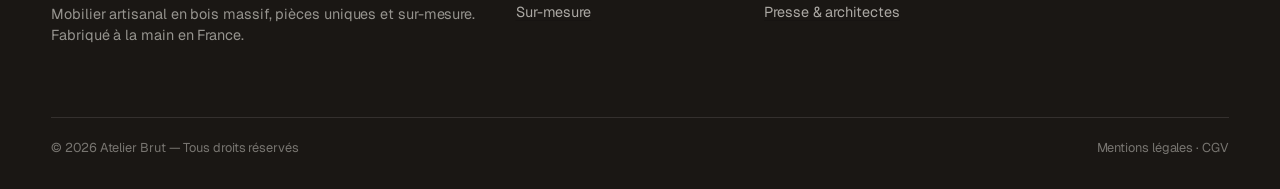
==== commit 1e9e85ae: "Vraies tables de tenségrité, nouvelle gamme, refonte design - Géométrie conforme : plateau bas + pla" ====
--- a/atelier.html
+++ b/atelier.html
@@ -12,11 +12,11 @@
   <meta property="og:description" content="L'histoire d'Atelier Brut, de la première table bancale aux pièces d'aujourd'hui.">
   <meta property="og:url" content="https://atelierbrut.fr/atelier">
   <meta property="og:image" content="https://atelierbrut.fr/img/atelier/prototype-01-table-w-face.jpg">
-  <meta name="theme-color" content="#e9e7e1">
+  <meta name="theme-color" content="#e7e1d7">
   <link rel="icon" href="favicon.svg" type="image/svg+xml">
   <link rel="preconnect" href="https://fonts.googleapis.com">
   <link rel="preconnect" href="https://fonts.gstatic.com" crossorigin>
-  <link href="https://fonts.googleapis.com/css2?family=Instrument+Serif:ital@0;1&family=Instrument+Sans:wght@400;500;600&display=swap" rel="stylesheet">
+  <link href="https://fonts.googleapis.com/css2?family=Geist:wght@300;400;500;600&family=Instrument+Serif:ital@1&display=swap" rel="stylesheet">
   <link rel="stylesheet" href="css/style.css">
   <script type="application/ld+json">
   { "@context": "https://schema.org", "@graph": [
@@ -66,7 +66,7 @@
 
       <figure style="margin:0;display:grid;gap:12px;grid-template-columns:1fr 1fr">
         <img src="img/atelier/prototype-01-table-w-dessus.jpg" alt="Le prototype n°1 vu de dessus : plateau en lamellé, triangles croisés et cordes de chanvre" loading="lazy" width="1050" height="1400" style="border-radius:2px">
-        <img src="img/atelier/prototype-01-table-w-face.jpg" alt="Le prototype n°1 vu de face : le W, les deux patins croisés et les cinq cordes tendues" loading="lazy" width="1050" height="1400" style="border-radius:2px">
+        <img src="img/atelier/prototype-01-table-w-face.jpg" alt="Le prototype n°1 vu de face : les deux triangles croisés et les cordes tendues" loading="lazy" width="1050" height="1400" style="border-radius:2px">
         <figcaption class="muted" style="grid-column:1/-1;font-size:.88rem">Prototype n°1, tel quel. La fougère n'est pas à vendre.</figcaption>
       </figure>
 
@@ -84,7 +84,7 @@
           <p><strong>Le bois.</strong> Pin des Landes pour les pièces brutes, chêne et noyer de scieries françaises pour les plateaux qui doivent durer un siècle, olivier pour ce qu'il a de fou dans la veine, frêne brûlé à la flamme puis brossé pour les pièces sombres. Tout est massif, tout est huilé à l'huile dure, jamais verni.</p>
           <p><strong>Les cordes.</strong> Chanvre naturel de corderie, lin teint en noir, bordeaux ou vert mousse, ou câble de laiton gainé pour les versions qui portent vraiment. Chaque corde se retend en dix secondes au nœud de tension, et un jeu de rechange part avec chaque table.</p>
           <p><strong>La céramique.</strong> Les damiers d'échecs sont émaillés et cuits par une céramiste, carreau par carreau : vert bouteille et crème, avec les variations de cuisson qu'on ne corrige pas. Ils sont enchâssés à fleur du bois, dans un filet de laiton.</p>
-          <p><strong>Le laiton.</strong> Œillets, patins, filets, chaînettes des potagers. Brossé, jamais verni, il se patine avec la maison.</p>
+          <p><strong>Le laiton.</strong> Pitons, chaînettes, filets, incrustations. Brossé, jamais verni, il se patine avec la maison.</p>
         </div>
       </div>
 
@@ -92,7 +92,7 @@
         <div><span class="chapnum">IV</span><h2>Le potager</h2></div>
         <div>
           <p>La fougère de la première photo n'était pas un accessoire. L'atelier a toujours eu des plantes sur les tables, et un jour il a fallu la place. Alors le bac est monté au plafond, au bout de quatre chaînettes de laiton, avec un palan de suspension d'atelier, de ceux qu'on tire d'une main. Et il est redescendu à l'heure du repas, à portée de main, pour cueillir le basilic.</p>
-          <p>Depuis, <a href="/potagers">le potager suspendu</a> est l'autre famille de l'atelier : au-dessus de la table, intégré dans le plateau, ou en cascade devant une fenêtre. Des meubles qui vivent, au sens propre.</p>
+          <p>Depuis, <a href="/potagers">le potager suspendu</a> est l'autre famille de l'atelier : au-dessus de la table ou en cascade devant une fenêtre. Des meubles qui vivent, au sens propre.</p>
         </div>
       </div>
 
--- a/css/style.css
+++ b/css/style.css
@@ -2,18 +2,18 @@
    Pierre, encre, laiton. Une serif pour les titres, une grotesque pour le reste. */
 
 :root {
-  --stone: #e9e7e1;
-  --stone-2: #dedbd4;
-  --stone-3: #cfcbc2;
-  --ink: #121110;
-  --ink-2: #4a4742;
-  --ink-3: #8a857c;
+  --stone: #e7e1d7;
+  --stone-2: #dbd3c6;
+  --stone-3: #c9bfae;
+  --ink: #1a1714;
+  --ink-2: #534c44;
+  --ink-3: #8d8477;
   --brass: #a8853f;
   --brass-2: #c9a45a;
   --line: rgba(18, 17, 16, .12);
 
   --serif: "Instrument Serif", "Iowan Old Style", Georgia, serif;
-  --sans: "Instrument Sans", system-ui, -apple-system, "Segoe UI", sans-serif;
+  --sans: "Geist", "Inter Tight", system-ui, -apple-system, "Segoe UI", sans-serif;
 
   --gutter: clamp(20px, 4vw, 72px);
   --maxw: 1600px;
@@ -34,10 +34,11 @@
   letter-spacing: -.005em;
 }
 
-h1, h2, h3 { font-family: var(--serif); font-weight: 400; line-height: .98; letter-spacing: -.02em; margin: 0 0 .4em; text-wrap: balance; }
-h1 { font-size: clamp(3rem, 8.4vw, 8.8rem); }
-h2 { font-size: clamp(2.2rem, 5vw, 5rem); }
-h3 { font-size: clamp(1.5rem, 2.2vw, 2rem); letter-spacing: -.01em; }
+h1, h2, h3 { font-family: var(--sans); font-weight: 500; line-height: .96; letter-spacing: -.035em; margin: 0 0 .4em; text-wrap: balance; }
+h1 { font-size: clamp(2.8rem, 7.6vw, 7.8rem); }
+h2 { font-size: clamp(2rem, 4.4vw, 4.4rem); }
+h3 { font-size: clamp(1.3rem, 1.9vw, 1.7rem); letter-spacing: -.02em; }
+h1 em, h2 em { font-family: var(--serif); font-style: italic; font-weight: 400; letter-spacing: -.02em; }
 h4 { font-family: var(--sans); font-weight: 500; font-size: 1rem; margin: 0 0 .4em; }
 p { margin: 0 0 1em; max-width: var(--measure); }
 a { color: inherit; text-decoration: none; }
@@ -72,8 +73,8 @@
 }
 .hdr.scrolled::before { opacity: 1; }
 .hdr > * { position: relative; }
-.hdr .logo { font-family: var(--serif); font-size: 1.45rem; letter-spacing: -.02em; line-height: 1; }
-.hdr .logo b { font-weight: 400; font-style: italic; }
+.hdr .logo { font-family: var(--sans); font-weight: 600; font-size: 1.05rem; letter-spacing: -.03em; line-height: 1; }
+.hdr .logo b { font-weight: 600; }
 .hdr nav { display: flex; gap: clamp(16px, 2.4vw, 36px); }
 .hdr nav a { position: relative; padding: 4px 0; color: var(--ink-2); transition: color 160ms var(--ease-out); }
 .hdr nav a::after { content: ""; position: absolute; left: 0; right: 0; bottom: 0; height: 1px; background: var(--ink); transform: scaleX(0); transform-origin: left; transition: transform 220ms var(--ease-out); }
@@ -86,7 +87,7 @@
 .hdr.on-dark:not(.scrolled):not(.open) nav a::after { background: #fff; }
 @media (max-width: 800px) {
   .hdr nav { display: none; position: fixed; inset: 0; background: var(--stone); flex-direction: column; justify-content: center; padding: 0 var(--gutter); gap: 8px; }
-  .hdr nav a { font-family: var(--serif); font-size: clamp(2.4rem, 11vw, 3.6rem); letter-spacing: -.02em; color: var(--ink); padding: 6px 0; }
+  .hdr nav a { font-family: var(--sans); font-weight: 500; font-size: clamp(2.4rem, 11vw, 3.6rem); letter-spacing: -.02em; color: var(--ink); padding: 6px 0; }
   .hdr nav a::after { display: none; }
   .hdr.open nav { display: flex; }
   .hdr.open { color: var(--ink); }
@@ -110,25 +111,24 @@
 .btn-row { display: flex; flex-wrap: wrap; gap: 10px; }
 
 /* ---------- Héro ---------- */
-.hero { position: relative; min-height: 100svh; display: grid; align-items: end; overflow: hidden; background: #a99f93; }
-.hero .veil { position: absolute; inset: 0; pointer-events: none; background: linear-gradient(180deg, rgba(18,17,16,.22), rgba(18,17,16,0) 28%, rgba(18,17,16,0) 58%, rgba(18,17,16,.6)); }
-.hero .inner { position: relative; z-index: 2; padding-bottom: clamp(32px, 5vw, 64px); padding-top: 120px; display: grid; gap: 20px 48px; grid-template-columns: 1fr; align-items: end; color: #f1eee8; }
-@media (min-width: 900px) { .hero .inner { grid-template-columns: 1.5fr 1fr; } }
-.hero h1 { margin: 0; max-width: 11ch; }
+.hero { position: relative; min-height: 100svh; display: grid; align-items: end; overflow: hidden; background: #b2a999; }
+.hero .veil { position: absolute; inset: 0; pointer-events: none; background: linear-gradient(90deg, rgba(231,225,215,.55), rgba(231,225,215,0) 48%); }
+@media (max-width: 900px) { .hero .veil { background: linear-gradient(180deg, rgba(231,225,215,0) 35%, rgba(231,225,215,.85) 72%); } }
+.hero .inner { position: relative; z-index: 2; padding-bottom: clamp(32px, 6vw, 88px); padding-top: 120px; display: grid; gap: 28px; grid-template-columns: 1fr; align-items: end; color: var(--ink); pointer-events: none; }
+.hero .inner > * { pointer-events: auto; max-width: 620px; }
+.hero h1 { margin: 0; max-width: 12ch; font-size: clamp(2.8rem, 6.2vw, 6.4rem); }
 .hero .aside { max-width: 40ch; }
-.hero .aside p { color: rgba(241,238,232,.86); margin-bottom: 1.4em; }
-.hero .aside .btn { border-color: rgba(241,238,232,.7); color: #f1eee8; }
-.hero .aside .btn.solid { background: #f1eee8; color: var(--ink); border-color: #f1eee8; }
-@media (hover: hover) and (pointer: fine) { .hero .aside .btn:hover { background: #f1eee8; color: var(--ink); } .hero .aside .btn.solid:hover { background: #fff; } }
-.hero .spinmeta { position: absolute; left: var(--gutter); top: 50%; transform: translateY(-50%); z-index: 2; pointer-events: none; display: grid; gap: 8px; font-size: .78rem; color: rgba(18,17,16,.62); }
+.hero .aside p { color: var(--ink-2); margin-bottom: 1.4em; }
+.hero .spinmeta { position: absolute; right: var(--gutter); bottom: clamp(32px, 6vw, 88px); z-index: 2; pointer-events: none; display: grid; gap: 8px; font-size: .78rem; color: rgba(18,17,16,.62); }
 .hero .spinmeta b { display: block; width: 120px; height: 1px; background: rgba(18,17,16,.3); position: relative; }
 .hero .spinmeta b::after { content: ""; position: absolute; top: -3px; left: calc(var(--p, 0) * 100%); width: 7px; height: 7px; margin-left: -3px; border-radius: 50%; background: var(--ink); }
-.hero .hint { position: absolute; right: var(--gutter); top: 50%; transform: translateY(-50%); writing-mode: vertical-rl; font-size: .78rem; color: rgba(18,17,16,.6); letter-spacing: .04em; z-index: 2; pointer-events: none; }
-@media (max-width: 900px) { .hero .spinmeta, .hero .hint { display: none; } }
+.hero .hint { display: none; position: absolute; right: var(--gutter); top: 50%; transform: translateY(-50%); writing-mode: vertical-rl; font-size: .78rem; color: rgba(18,17,16,.6); letter-spacing: .04em; z-index: 2; pointer-events: none; }
+@media (max-width: 900px) { .hero .spinmeta, .hero .hint { display: none; display: none; } }
 
 /* ---------- Visionneuse 360° ---------- */
 .spin { position: relative; overflow: hidden; cursor: grab; user-select: none; -webkit-user-select: none; touch-action: pan-y; background: var(--stone-2); }
-.spin img { width: 100%; height: 100%; object-fit: cover; display: block; pointer-events: none; opacity: 0; transition: opacity 600ms var(--ease-out); }
+.spin img { width: 100%; height: 100%; object-fit: cover; display: block; pointer-events: none; opacity: 0; transition: opacity 600ms var(--ease-out); color: transparent; }
+.spin img:not([src]) { visibility: hidden; }
 .spin.ready img { opacity: 1; }
 .spin.grabbing { cursor: grabbing; }
 .spin-bar { position: absolute; left: 50%; bottom: 18px; transform: translateX(-50%); width: 120px; height: 1px; background: rgba(18,17,16,.2); }
@@ -136,7 +136,7 @@
 .spin-hint { position: absolute; left: 50%; bottom: 32px; transform: translateX(-50%); font-size: .8rem; color: var(--ink-2); white-space: nowrap; transition: opacity 200ms var(--ease-out); pointer-events: none; }
 .spin-hint.off { opacity: 0; }
 .hero-spin { position: absolute; inset: 0; }
-.hero-spin img { object-fit: cover; object-position: center 58%; }
+.hero-spin img { object-fit: cover; object-position: center center; }
 .hero-spin .spin-bar, .hero-spin .spin-hint { display: none; }
 .piece-spin { aspect-ratio: 4 / 5; }
 
@@ -157,7 +157,7 @@
 .piece.wide { grid-column: span 8; }
 @media (max-width: 1000px) { .piece { grid-column: span 6; } .piece.wide { grid-column: span 12; } }
 @media (max-width: 600px) { .piece, .piece.wide { grid-column: span 12; } }
-.piece .vis { aspect-ratio: 4 / 5; background: var(--stone-2); overflow: hidden; position: relative; }
+.piece .vis { aspect-ratio: 4 / 5; background: var(--stone-2); overflow: hidden; position: relative; border-radius: 14px; }
 .piece.wide .vis { aspect-ratio: 16 / 10; }
 @media (max-width: 600px) { .piece.wide .vis { aspect-ratio: 4 / 5; } }
 .piece .vis img { width: 100%; height: 100%; object-fit: cover; display: block; transition: transform 700ms var(--ease-out); }
@@ -176,7 +176,7 @@
 .sec-head p { margin: 0; max-width: 42ch; color: var(--ink-2); }
 
 /* ---------- Bloc image + texte (potagers) ---------- */
-.feature { display: grid; grid-template-columns: 1fr; background: var(--stone-2); overflow: hidden; }
+.feature { display: grid; grid-template-columns: 1fr; background: var(--stone-2); overflow: hidden; border-radius: 18px; }
 @media (min-width: 960px) { .feature { grid-template-columns: 7fr 5fr; min-height: 640px; } }
 .feature .vis { position: relative; min-height: 380px; }
 .feature .vis img { position: absolute; inset: 0; width: 100%; height: 100%; object-fit: cover; }
@@ -191,9 +191,9 @@
 .chap { display: grid; gap: 20px 48px; grid-template-columns: 1fr; align-items: start; }
 @media (min-width: 900px) { .chap { grid-template-columns: 5fr 7fr; } .chap.flip > :first-child { order: 2; } }
 .chap h2 { margin: 0; }
-.chap .chapnum { font-family: var(--serif); font-style: italic; color: var(--brass); font-size: 1.25rem; display: block; margin-bottom: 10px; }
+.chap .chapnum { font-family: var(--sans); color: var(--ink-3); font-size: .85rem; font-weight: 500; display: block; margin-bottom: 10px; }
 .chap p { font-size: clamp(1rem, 1.25vw, 1.2rem); max-width: 54ch; }
-.chap blockquote { margin: 1.4em 0; padding: 0; font-family: var(--serif); font-size: clamp(1.8rem, 3vw, 2.8rem); line-height: 1.05; letter-spacing: -.02em; max-width: 24ch; }
+.chap blockquote { margin: 1.4em 0; padding: 0; font-family: var(--serif); font-style: italic; font-size: clamp(1.8rem, 3vw, 2.8rem); line-height: 1.05; letter-spacing: -.02em; max-width: 24ch; }
 .band { position: relative; min-height: 72vh; display: grid; place-items: center; text-align: center; overflow: hidden; background: var(--ink); color: var(--stone); }
 .band img { position: absolute; inset: 0; width: 100%; height: 100%; object-fit: cover; }
 .band .in { position: relative; z-index: 2; padding: 64px var(--gutter); }
@@ -207,14 +207,17 @@
 .conf { display: grid; grid-template-columns: 1fr; min-height: 100svh; }
 @media (min-width: 1000px) { .conf { grid-template-columns: 1fr 440px; } }
 .conf .stage { position: relative; min-height: 62svh; background: #a89f93; }
-.conf .stage #preview { position: absolute; inset: 0; width: 100%; height: 100%; object-fit: contain; object-position: center 70%; transition: opacity 240ms var(--ease-out); }
+.conf .stage { background: radial-gradient(120% 90% at 50% 80%, #b5a796, #9c8e7d); }
+.conf .stage #preview { position: absolute; left: 0; right: 0; top: 200px; bottom: 24px; width: 100%; height: calc(100% - 224px); object-fit: contain; object-position: center bottom; transition: opacity 240ms var(--ease-out);
+  -webkit-mask-image: radial-gradient(closest-side at 50% 55%, #000 58%, transparent 100%); mask-image: radial-gradient(closest-side at 50% 55%, #000 58%, transparent 100%); }
+@media (max-width: 999px) { .conf .stage { min-height: 120vw; } .conf .stage #preview { top: 170px; height: calc(100% - 194px); } }
 .conf .stage .title { position: absolute; top: 100px; left: var(--gutter); max-width: 24ch; z-index: 2; color: var(--ink); pointer-events: none; }
 .conf .stage .title h1 { font-size: clamp(2.2rem, 4vw, 3.8rem); margin: 0 0 .2em; }
 .conf .stage .title p { color: var(--ink-2); font-size: .9rem; }
 .panel { padding: 100px clamp(20px, 3vw, 40px) 48px; background: var(--stone); border-left: 1px solid var(--line); }
 @media (min-width: 1000px) { .panel { height: 100svh; position: sticky; top: 0; overflow-y: auto; } }
 @media (max-width: 999px) { .panel { padding-top: 36px; border-left: 0; border-top: 1px solid var(--line); } }
-.panel h2 { font-size: 1.9rem; margin-bottom: 24px; }
+.panel h2 { font-size: 1.6rem; margin-bottom: 24px; }
 .ctl { margin-bottom: 26px; }
 .ctl > label, .ctl > .lbl { display: block; font-size: .8rem; color: var(--ink-3); margin-bottom: 10px; font-weight: 500; }
 .swatches { display: flex; flex-wrap: wrap; gap: 8px; }
@@ -229,7 +232,7 @@
 .ctl input[type="text"] { width: 100%; height: 46px; padding: 0 14px; background: transparent; border: 1px solid var(--line); color: var(--ink); border-radius: 8px; font: inherit; transition: border-color 160ms var(--ease-out); }
 .ctl input[type="text"]:focus { border-color: var(--ink); outline: none; }
 .price { border-top: 1px solid var(--line); padding-top: 22px; margin-top: 8px; }
-.price .amount { font-family: var(--serif); font-size: 2.8rem; line-height: 1; margin: 6px 0 4px; letter-spacing: -.02em; }
+.price .amount { font-family: var(--sans); font-weight: 500; font-size: 2.6rem; line-height: 1; margin: 6px 0 4px; letter-spacing: -.04em; }
 .price small { color: var(--ink-3); display: block; margin-bottom: 16px; font-size: .82rem; }
 .summary { font-size: .88rem; color: var(--ink-2); margin-top: 16px; }
 .notice { font-size: .8rem; color: var(--ink-3); }
@@ -238,7 +241,7 @@
 .faq { max-width: 80ch; }
 .faq details { border-top: 1px solid var(--line); }
 .faq details:last-child { border-bottom: 1px solid var(--line); }
-.faq summary { cursor: pointer; font-family: var(--serif); font-size: clamp(1.3rem, 2vw, 1.7rem); letter-spacing: -.01em; list-style: none; display: flex; justify-content: space-between; align-items: center; gap: 20px; padding: 20px 0; }
+.faq summary { cursor: pointer; font-family: var(--sans); font-weight: 500; font-size: clamp(1.1rem, 1.6vw, 1.35rem); letter-spacing: -.02em; list-style: none; display: flex; justify-content: space-between; align-items: center; gap: 20px; padding: 20px 0; }
 .faq summary::-webkit-details-marker { display: none; }
 .faq summary::after { content: ""; width: 12px; height: 12px; flex: none; background: linear-gradient(var(--ink), var(--ink)) center/100% 1px no-repeat, linear-gradient(var(--ink), var(--ink)) center/1px 100% no-repeat; transition: transform 220ms var(--ease-out); }
 .faq details[open] summary::after { transform: rotate(45deg); }
@@ -255,7 +258,7 @@
 .ftr { background: var(--ink); color: rgba(233,231,225,.7); padding: 72px 0 32px; font-size: .9rem; }
 .ftr .cols { display: grid; gap: 32px; grid-template-columns: 1fr; }
 @media (min-width: 760px) { .ftr .cols { grid-template-columns: 2fr 1fr 1fr 1fr; } }
-.ftr .logo { font-family: var(--serif); font-size: clamp(2.4rem, 4vw, 3.6rem); color: var(--stone); margin-bottom: 10px; display: block; letter-spacing: -.02em; line-height: 1; }
+.ftr .logo { font-family: var(--sans); font-weight: 500; font-size: clamp(2.4rem, 4vw, 3.6rem); color: var(--stone); margin-bottom: 10px; display: block; letter-spacing: -.04em; line-height: 1; }
 .ftr p { color: rgba(233,231,225,.6); }
 .ftr ul { list-style: none; padding: 0; margin: 0; display: grid; gap: 8px; }
 .ftr a { transition: color 160ms var(--ease-out); }
@@ -271,10 +274,22 @@
 .page-head .lede { max-width: 54ch; color: var(--ink-2); }
 .stats { display: grid; grid-template-columns: repeat(auto-fit, minmax(180px, 1fr)); gap: 24px; }
 .stats div { border-top: 1px solid var(--line); padding-top: 16px; }
-.stats b { font-family: var(--serif); font-weight: 400; font-size: clamp(2.4rem, 4vw, 3.6rem); display: block; line-height: 1; margin-bottom: 8px; letter-spacing: -.02em; }
+.stats b { font-family: var(--sans); font-weight: 500; font-size: clamp(2.4rem, 4vw, 3.6rem); display: block; line-height: 1; margin-bottom: 8px; letter-spacing: -.04em; }
 .stats span { color: var(--ink-2); font-size: .9rem; }
 
 /* Apparition unique des images (clip), une seule fois */
 .reveal { clip-path: inset(0 0 100% 0); transition: clip-path 900ms var(--ease-out); }
 .reveal.in { clip-path: inset(0 0 0 0); }
 @media (prefers-reduced-motion: reduce) { .reveal { clip-path: none; transition: none; } }
+
+/* Curseur « tourner » qui suit la souris sur les vues 360° */
+.spin .cursor { position: absolute; left: 0; top: 0; pointer-events: none; z-index: 3;
+  display: grid; place-items: center; width: 84px; height: 84px; border-radius: 50%; background: var(--ink); color: var(--stone);
+  font-size: .78rem; font-weight: 500; opacity: 0; scale: .9; transition: opacity 160ms var(--ease-out), scale 160ms var(--ease-out); will-change: transform; }
+.spin:hover .cursor { opacity: 1; scale: 1; }
+.spin.grabbing .cursor { scale: .86; }
+@media (hover: none) { .spin .cursor { display: none; } }
+.spin:hover { cursor: none; }
+.seg button:disabled { opacity: .35; cursor: not-allowed; }
+.hero-spin { background: #b2a999 url("../img/pieces/origine-studio.jpg") right 10% center / auto 100% no-repeat; }
+@media (max-width: 900px) { .hero-spin img { object-position: 68% 40%; } .hero-spin { background-position: center top; } }
